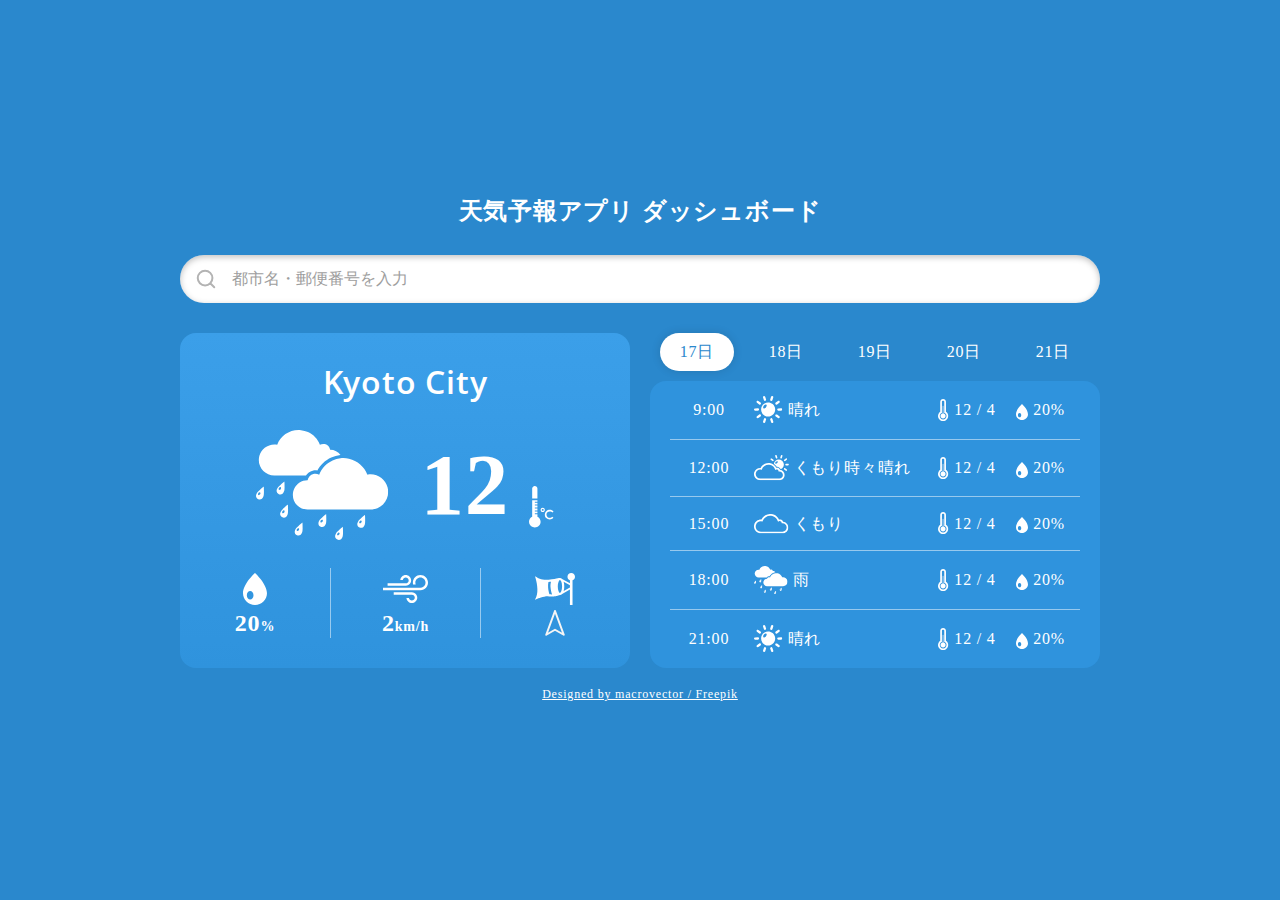
==== weather_dashboard/index.html @ bbfb2527 "お天気アプリUI（レスポンシブ対応）" ====
<!DOCTYPE html>
<html lang="ja" class="no-js">
<head prefix="og: http://ogp.me/ns# fb: http://ogp.me/ns/fb# website: http://ogp.me/ns/website#">
<meta charset="UTF-8">
<meta name="viewport" content="width=device-width">
<meta name="format-detection" content="telephone=no">

<title>天気予報アプリ ダッシュボード | Javascript実習</title>
<meta name="description" content="Javascript実習用の天気予報アプリダッシュボード画面です。都市ごとの天気を検索したり、3時間ごとの天気を5日間確認することができます。">

<script type="module">
document.documentElement.classList.remove('no-js');
document.documentElement.classList.add('js');
</script>

<link rel="preconnect" href="https://fonts.googleapis.com">
<link rel="preconnect" href="https://fonts.gstatic.com" crossorigin>
<link href="https://fonts.googleapis.com/css2?family=Noto+Sans+JP:wght@100..900&family=Open+Sans:ital,wght@0,300..800;1,300..800&display=swap" rel="stylesheet">
<link rel="stylesheet" href="assets/css/style.css">

<meta property="og:title" content="天気予報アプリ ダッシュボード">
<meta property="og:type" content="website">
<meta property="og:description" content="Javascript実習用の天気予報アプリダッシュボード画面です。都市ごとの天気を検索したり、3時間ごとの天気を5日間確認することができます。">
<meta property="og:image" content="">
<meta property="og:image:alt" content="">
<meta property="og:locale" content="ja_JP">
<meta property="og:site_name" content="Javascript実習">

<meta name="twitter:card" content="summary_large_image">
<meta property="og:url" content="https://mywebsite.com/page">
<!--<link rel="canonical" href="https://mywebsite.com/page">-->

<!-- <link rel="icon" href="/favicon.ico">
<link rel="icon" href="/favicon.svg" type="image/svg+xml">
<link rel="apple-touch-icon" href="/apple-touch-icon.png">
<link rel="manifest" href="/my.webmanifest">
<meta name="theme-color" content="#413993"> -->

<!-- Google Tag Manager -->

<!-- End Google Tag Manager -->
</head>

<body>
<div class="contents-wrap">
    <div class="contents-wrap__inner">
        <!--================= Header Start =================-->
        <header class="header-app">
            <h1 class="heading-screen">天気予報アプリ ダッシュボード</h1>
        </header>
        <!--================= Header End =================-->
        <!--================= Main Contents Start =================-->
        <main role="main">
            <div id="app">
                <!--=========== DASHBOARD HEADER AREA ===========-->
                <div class="dashboard-header">
                    <form>
                        <div class="dashboard-header__inner">
                            <input type="text" class="form-input__text" id="" placeholder="都市名・郵便番号を入力">
                        </div>
                    </form>
                </div>
                <!--=========== /DASHBOARD HEADER AREA ===========-->
                <!--=========== DASHBOARD BODY AREA ===========-->
                <div class="dashboard-body">
                    <!--==== CURRENT AREA ====-->
                    <section class="cur-weather-area">
                        <p class="cur-weather-area__city-text">Kyoto City</p>
                        <div class="cur-weather-area__weather-temperature">
                            <figure class="cur-weather-area__weather-icn"><img src="assets/images/icn_rain.svg" alt="雨"></figure>
                            <p class="cur-weather-area__temperature">12<img src="assets/images/icn_thermometer.svg" alt="℃"></p>
                        </div>
                        <ul class="cur-weather-area__otherinfo-box">
                            <li class="cur-weather-area__otherinfo-item">
                                <img src="assets/images/icn_drop.svg" alt="降水確率" class="cur-weather-area__otherinfo-icn">
                                <span class="cur-weather-area__otherinfo-val"><span class="cur-weather-area__otherinfo-num" id="cof-num">20</span>%</span>
                            </li>
                            <li class="cur-weather-area__otherinfo-item">
                                <img src="assets/images/icn_wind.svg" alt="風速" class="cur-weather-area__otherinfo-icn">
                                <span class="cur-weather-area__otherinfo-val"><span class="cur-weather-area__otherinfo-num" id="ws-num">2</span>km/h</span>
                            </li>
                            <li class="cur-weather-area__otherinfo-item">
                                <img src="assets/images/icn_aerovane.svg" alt="風向き" class="cur-weather-area__otherinfo-icn">
                                <span class="cur-weather-area__otherinfo-val cur-weather-area__otherinfo-val--wd"><img src="assets/images/icn_direction.svg" class="icn-wd" id="icn-wd"></span>
                            </li>
                        </ul>
                    </section>
                    <!--==== /CURRENT AREA ====-->
                    <!--==== FUTURE AREA ====-->
                    <section class="future-weather-area">
                        <ul class="tab-area">
                            <li class="tab-item tab-item--is-active" data-tabid="wday01"><span class="future-weather__day-num">17</span>日</li>
                            <li class="tab-item" data-tabid="wday02"><span class="future-weather__day-num">18</span>日</li>
                            <li class="tab-item" data-tabid="wday03"><span class="future-weather__day-num">19</span>日</li>
                            <li class="tab-item" data-tabid="wday04"><span class="future-weather__day-num">20</span>日</li>
                            <li class="tab-item" data-tabid="wday05"><span class="future-weather__day-num">21</span>日</li>
                        </ul>
                        <div class="tab-contents-wrap">
                            <div class="tab-contents tab-contents--is-active" id="wday01">
                                <ul class="future-weather-list">
                                    <li class="future-weather-list__item">
                                        <span class="future-weather-list__time">9:00</span>
                                        <span class="future-weather-list__weather"><img src="assets/images/icn_sunny.svg" alt="sunny" class=""><span class="future-weather-list__weather-text">晴れ</span></span>
                                        <span class="future-weather-list__temp"><img src="assets/images/icn_thermometer_sml.svg" alt="最高/最低気温">12 / 4</span>
                                        <span class="future-weather-list__cor"><img src="assets/images/icn_drop.svg" alt="降水確率">20%</span>
                                    </li>
                                    <li class="future-weather-list__item">
                                        <span class="future-weather-list__time">12:00</span>
                                        <span class="future-weather-list__weather"><img src="assets/images/icn_cloudy_sunny.svg" alt="sunny" class=""><span class="future-weather-list__weather-text">くもり時々晴れ</span></span>
                                        <span class="future-weather-list__temp"><img src="assets/images/icn_thermometer_sml.svg" alt="最高/最低気温">12 / 4</span>
                                        <span class="future-weather-list__cor"><img src="assets/images/icn_drop.svg" alt="降水確率">20%</span>
                                    </li>
                                    <li class="future-weather-list__item">
                                        <span class="future-weather-list__time">15:00</span>
                                        <span class="future-weather-list__weather"><img src="assets/images/icn_cloudy.svg" alt="sunny" class=""><span class="future-weather-list__weather-text">くもり</span></span>
                                        <span class="future-weather-list__temp"><img src="assets/images/icn_thermometer_sml.svg" alt="最高/最低気温">12 / 4</span>
                                        <span class="future-weather-list__cor"><img src="assets/images/icn_drop.svg" alt="降水確率">20%</span>
                                    </li>
                                    <li class="future-weather-list__item">
                                        <span class="future-weather-list__time">18:00</span>
                                        <span class="future-weather-list__weather"><img src="assets/images/icn_rain.svg" alt="sunny" class=""><span class="future-weather-list__weather-text">雨</span></span>
                                        <span class="future-weather-list__temp"><img src="assets/images/icn_thermometer_sml.svg" alt="最高/最低気温">12 / 4</span>
                                        <span class="future-weather-list__cor"><img src="assets/images/icn_drop.svg" alt="降水確率">20%</span>
                                    </li>
                                    <li class="future-weather-list__item">
                                        <span class="future-weather-list__time">21:00</span>
                                        <span class="future-weather-list__weather"><img src="assets/images/icn_sunny.svg" alt="sunny" class=""><span class="future-weather-list__weather-text">晴れ</span></span>
                                        <span class="future-weather-list__temp"><img src="assets/images/icn_thermometer_sml.svg" alt="最高/最低気温">12 / 4</span>
                                        <span class="future-weather-list__cor"><img src="assets/images/icn_drop.svg" alt="降水確率">20%</span>
                                    </li>
                                </ul>
                            </div>
                            <div class="tab-contents" id="wday02">
                                <ul class="future-weather-list">
                                    <li class="future-weather-list__item">
                                        <span class="future-weather-list__time">9:00</span>
                                        <span class="future-weather-list__weather"><img src="assets/images/icn_sunny.svg" alt="sunny" class=""><span class="future-weather-list__weather-text">晴れ</span></span>
                                        <span class="future-weather-list__temp"><img src="assets/images/icn_thermometer_sml.svg" alt="最高/最低気温">12 / 4</span>
                                        <span class="future-weather-list__cor"><img src="assets/images/icn_drop.svg" alt="降水確率">20%</span>
                                    </li>
                                    <li class="future-weather-list__item">
                                        <span class="future-weather-list__time">12:00</span>
                                        <span class="future-weather-list__weather"><img src="assets/images/icn_cloudy_sunny.svg" alt="sunny" class=""><span class="future-weather-list__weather-text">くもり時々晴れ</span></span>
                                        <span class="future-weather-list__temp"><img src="assets/images/icn_thermometer_sml.svg" alt="最高/最低気温">12 / 4</span>
                                        <span class="future-weather-list__cor"><img src="assets/images/icn_drop.svg" alt="降水確率">20%</span>
                                    </li>
                                    <li class="future-weather-list__item">
                                        <span class="future-weather-list__time">15:00</span>
                                        <span class="future-weather-list__weather"><img src="assets/images/icn_cloudy.svg" alt="sunny" class=""><span class="future-weather-list__weather-text">くもり</span></span>
                                        <span class="future-weather-list__temp"><img src="assets/images/icn_thermometer_sml.svg" alt="最高/最低気温">12 / 4</span>
                                        <span class="future-weather-list__cor"><img src="assets/images/icn_drop.svg" alt="降水確率">20%</span>
                                    </li>
                                    <li class="future-weather-list__item">
                                        <span class="future-weather-list__time">18:00</span>
                                        <span class="future-weather-list__weather"><img src="assets/images/icn_rain.svg" alt="sunny" class=""><span class="future-weather-list__weather-text">雨</span></span>
                                        <span class="future-weather-list__temp"><img src="assets/images/icn_thermometer_sml.svg" alt="最高/最低気温">12 / 4</span>
                                        <span class="future-weather-list__cor"><img src="assets/images/icn_drop.svg" alt="降水確率">20%</span>
                                    </li>
                                    <li class="future-weather-list__item">
                                        <span class="future-weather-list__time">21:00</span>
                                        <span class="future-weather-list__weather"><img src="assets/images/icn_sunny.svg" alt="sunny" class=""><span class="future-weather-list__weather-text">晴れ</span></span>
                                        <span class="future-weather-list__temp"><img src="assets/images/icn_thermometer_sml.svg" alt="最高/最低気温">12 / 4</span>
                                        <span class="future-weather-list__cor"><img src="assets/images/icn_drop.svg" alt="降水確率">20%</span>
                                    </li>
                                </ul>
                            </div>
                            <div class="tab-contents" id="wday03">
                                <ul class="future-weather-list">
                                    <li class="future-weather-list__item">
                                        <span class="future-weather-list__time">9:00</span>
                                        <span class="future-weather-list__weather"><img src="assets/images/icn_sunny.svg" alt="sunny" class=""><span class="future-weather-list__weather-text">晴れ</span></span>
                                        <span class="future-weather-list__temp"><img src="assets/images/icn_thermometer_sml.svg" alt="最高/最低気温">12 / 4</span>
                                        <span class="future-weather-list__cor"><img src="assets/images/icn_drop.svg" alt="降水確率">20%</span>
                                    </li>
                                    <li class="future-weather-list__item">
                                        <span class="future-weather-list__time">12:00</span>
                                        <span class="future-weather-list__weather"><img src="assets/images/icn_cloudy_sunny.svg" alt="sunny" class=""><span class="future-weather-list__weather-text">くもり時々晴れ</span></span>
                                        <span class="future-weather-list__temp"><img src="assets/images/icn_thermometer_sml.svg" alt="最高/最低気温">12 / 4</span>
                                        <span class="future-weather-list__cor"><img src="assets/images/icn_drop.svg" alt="降水確率">20%</span>
                                    </li>
                                    <li class="future-weather-list__item">
                                        <span class="future-weather-list__time">15:00</span>
                                        <span class="future-weather-list__weather"><img src="assets/images/icn_cloudy.svg" alt="sunny" class=""><span class="future-weather-list__weather-text">くもり</span></span>
                                        <span class="future-weather-list__temp"><img src="assets/images/icn_thermometer_sml.svg" alt="最高/最低気温">12 / 4</span>
                                        <span class="future-weather-list__cor"><img src="assets/images/icn_drop.svg" alt="降水確率">20%</span>
                                    </li>
                                    <li class="future-weather-list__item">
                                        <span class="future-weather-list__time">18:00</span>
                                        <span class="future-weather-list__weather"><img src="assets/images/icn_rain.svg" alt="sunny" class=""><span class="future-weather-list__weather-text">雨</span></span>
                                        <span class="future-weather-list__temp"><img src="assets/images/icn_thermometer_sml.svg" alt="最高/最低気温">12 / 4</span>
                                        <span class="future-weather-list__cor"><img src="assets/images/icn_drop.svg" alt="降水確率">20%</span>
                                    </li>
                                    <li class="future-weather-list__item">
                                        <span class="future-weather-list__time">21:00</span>
                                        <span class="future-weather-list__weather"><img src="assets/images/icn_sunny.svg" alt="sunny" class=""><span class="future-weather-list__weather-text">晴れ</span></span>
                                        <span class="future-weather-list__temp"><img src="assets/images/icn_thermometer_sml.svg" alt="最高/最低気温">12 / 4</span>
                                        <span class="future-weather-list__cor"><img src="assets/images/icn_drop.svg" alt="降水確率">20%</span>
                                    </li>
                                </ul>
                            </div>
                            <div class="tab-contents" id="wday04">
                                <ul class="future-weather-list">
                                    <li class="future-weather-list__item">
                                        <span class="future-weather-list__time">9:00</span>
                                        <span class="future-weather-list__weather"><img src="assets/images/icn_sunny.svg" alt="sunny" class=""><span class="future-weather-list__weather-text">晴れ</span></span>
                                        <span class="future-weather-list__temp"><img src="assets/images/icn_thermometer_sml.svg" alt="最高/最低気温">12 / 4</span>
                                        <span class="future-weather-list__cor"><img src="assets/images/icn_drop.svg" alt="降水確率">20%</span>
                                    </li>
                                    <li class="future-weather-list__item">
                                        <span class="future-weather-list__time">12:00</span>
                                        <span class="future-weather-list__weather"><img src="assets/images/icn_cloudy_sunny.svg" alt="sunny" class=""><span class="future-weather-list__weather-text">くもり時々晴れ</span></span>
                                        <span class="future-weather-list__temp"><img src="assets/images/icn_thermometer_sml.svg" alt="最高/最低気温">12 / 4</span>
                                        <span class="future-weather-list__cor"><img src="assets/images/icn_drop.svg" alt="降水確率">20%</span>
                                    </li>
                                    <li class="future-weather-list__item">
                                        <span class="future-weather-list__time">15:00</span>
                                        <span class="future-weather-list__weather"><img src="assets/images/icn_cloudy.svg" alt="sunny" class=""><span class="future-weather-list__weather-text">くもり</span></span>
                                        <span class="future-weather-list__temp"><img src="assets/images/icn_thermometer_sml.svg" alt="最高/最低気温">12 / 4</span>
                                        <span class="future-weather-list__cor"><img src="assets/images/icn_drop.svg" alt="降水確率">20%</span>
                                    </li>
                                    <li class="future-weather-list__item">
                                        <span class="future-weather-list__time">18:00</span>
                                        <span class="future-weather-list__weather"><img src="assets/images/icn_rain.svg" alt="sunny" class=""><span class="future-weather-list__weather-text">雨</span></span>
                                        <span class="future-weather-list__temp"><img src="assets/images/icn_thermometer_sml.svg" alt="最高/最低気温">12 / 4</span>
                                        <span class="future-weather-list__cor"><img src="assets/images/icn_drop.svg" alt="降水確率">20%</span>
                                    </li>
                                    <li class="future-weather-list__item">
                                        <span class="future-weather-list__time">21:00</span>
                                        <span class="future-weather-list__weather"><img src="assets/images/icn_sunny.svg" alt="sunny" class=""><span class="future-weather-list__weather-text">晴れ</span></span>
                                        <span class="future-weather-list__temp"><img src="assets/images/icn_thermometer_sml.svg" alt="最高/最低気温">12 / 4</span>
                                        <span class="future-weather-list__cor"><img src="assets/images/icn_drop.svg" alt="降水確率">20%</span>
                                    </li>
                                </ul>
                            </div>
                            <div class="tab-contents" id="wday05">
                                <ul class="future-weather-list">
                                    <li class="future-weather-list__item">
                                        <span class="future-weather-list__time">9:00</span>
                                        <span class="future-weather-list__weather"><img src="assets/images/icn_sunny.svg" alt="sunny" class=""><span class="future-weather-list__weather-text">晴れ</span></span>
                                        <span class="future-weather-list__temp"><img src="assets/images/icn_thermometer_sml.svg" alt="最高/最低気温">12 / 4</span>
                                        <span class="future-weather-list__cor"><img src="assets/images/icn_drop.svg" alt="降水確率">20%</span>
                                    </li>
                                    <li class="future-weather-list__item">
                                        <span class="future-weather-list__time">12:00</span>
                                        <span class="future-weather-list__weather"><img src="assets/images/icn_cloudy_sunny.svg" alt="sunny" class=""><span class="future-weather-list__weather-text">くもり時々晴れ</span></span>
                                        <span class="future-weather-list__temp"><img src="assets/images/icn_thermometer_sml.svg" alt="最高/最低気温">12 / 4</span>
                                        <span class="future-weather-list__cor"><img src="assets/images/icn_drop.svg" alt="降水確率">20%</span>
                                    </li>
                                    <li class="future-weather-list__item">
                                        <span class="future-weather-list__time">15:00</span>
                                        <span class="future-weather-list__weather"><img src="assets/images/icn_cloudy.svg" alt="sunny" class=""><span class="future-weather-list__weather-text">くもり</span></span>
                                        <span class="future-weather-list__temp"><img src="assets/images/icn_thermometer_sml.svg" alt="最高/最低気温">12 / 4</span>
                                        <span class="future-weather-list__cor"><img src="assets/images/icn_drop.svg" alt="降水確率">20%</span>
                                    </li>
                                    <li class="future-weather-list__item">
                                        <span class="future-weather-list__time">18:00</span>
                                        <span class="future-weather-list__weather"><img src="assets/images/icn_rain.svg" alt="sunny" class=""><span class="future-weather-list__weather-text">雨</span></span>
                                        <span class="future-weather-list__temp"><img src="assets/images/icn_thermometer_sml.svg" alt="最高/最低気温">12 / 4</span>
                                        <span class="future-weather-list__cor"><img src="assets/images/icn_drop.svg" alt="降水確率">20%</span>
                                    </li>
                                    <li class="future-weather-list__item">
                                        <span class="future-weather-list__time">21:00</span>
                                        <span class="future-weather-list__weather"><img src="assets/images/icn_sunny.svg" alt="sunny" class=""><span class="future-weather-list__weather-text">晴れ</span></span>
                                        <span class="future-weather-list__temp"><img src="assets/images/icn_thermometer_sml.svg" alt="最高/最低気温">12 / 4</span>
                                        <span class="future-weather-list__cor"><img src="assets/images/icn_drop.svg" alt="降水確率">20%</span>
                                    </li>
                                </ul>
                            </div>
                        </div>
                    </section>
                    <!--==== /FUTURE AREA ====-->
                </div>
                <!--=========== /DASHBOARD BODY AREA ===========-->
            </div>
        </main>
        <!--================= Main Contents End =================-->
        <!--================= Footer Start =================-->
        <footer class="footer-app">
            <p class="copyright"><a href="http://www.freepik.com" target="_blank" class="text-link">Designed by macrovector / Freepik</a></p>
        </footer>
        <!--================= Footer End =================-->
    </div>
</div>
<script src="assets/js/scripts.js"></script>
</body>
</html>
---- weather_dashboard/assets/css/style.css ----
/*! destyle.css v4.0.1 | MIT License | https://github.com/nicolas-cusan/destyle.css */
/* Reset box-model and set borders */
/* ============================================ */
*,
::before,
::after {
  -webkit-box-sizing: border-box;
          box-sizing: border-box;
  border-style: solid;
  border-width: 0;
  min-width: 0;
}

/* Document */
/* ============================================ */
/**
 * 1. Correct the line height in all browsers.
 * 2. Prevent adjustments of font size after orientation changes in iOS.
 * 3. Remove gray overlay on links for iOS.
 */
html {
  line-height: 1.15; /* 1 */
  -webkit-text-size-adjust: 100%; /* 2 */
  -webkit-tap-highlight-color: transparent; /* 3*/
}

/* Sections */
/* ============================================ */
/**
 * Remove the margin in all browsers.
 */
body {
  margin: 0;
}

/**
 * Render the `main` element consistently in IE.
 */
main {
  display: block;
}

/* Vertical rhythm */
/* ============================================ */
p,
table,
blockquote,
address,
pre,
iframe,
form,
figure,
dl {
  margin: 0;
}

/* Headings */
/* ============================================ */
h1,
h2,
h3,
h4,
h5,
h6 {
  font-size: inherit;
  font-weight: inherit;
  margin: 0;
}

/* Lists (enumeration) */
/* ============================================ */
ul,
ol {
  margin: 0;
  padding: 0;
  list-style: none;
}

/* Lists (definition) */
/* ============================================ */
dt {
  font-weight: bold;
}

dd {
  margin-left: 0;
}

/* Grouping content */
/* ============================================ */
/**
 * 1. Add the correct box sizing in Firefox.
 * 2. Show the overflow in Edge and IE.
 */
hr {
  -webkit-box-sizing: content-box;
          box-sizing: content-box; /* 1 */
  height: 0; /* 1 */
  overflow: visible; /* 2 */
  border-top-width: 1px;
  margin: 0;
  clear: both;
  color: inherit;
}

/**
 * 1. Correct the inheritance and scaling of font size in all browsers.
 * 2. Correct the odd `em` font sizing in all browsers.
 */
pre {
  font-family: monospace, monospace; /* 1 */
  font-size: inherit; /* 2 */
}

address {
  font-style: inherit;
}

/* Text-level semantics */
/* ============================================ */
/**
 * Remove the gray background on active links in IE 10.
 */
a {
  background-color: transparent;
  text-decoration: none;
  color: inherit;
}

/**
 * 1. Remove the bottom border in Chrome 57-
 * 2. Add the correct text decoration in Chrome, Edge, IE, Opera, and Safari.
 */
abbr[title] {
  -webkit-text-decoration: underline dotted;
          text-decoration: underline dotted; /* 2 */
}

/**
 * Add the correct font weight in Chrome, Edge, and Safari.
 */
b,
strong {
  font-weight: bolder;
}

/**
 * 1. Correct the inheritance and scaling of font size in all browsers.
 * 2. Correct the odd `em` font sizing in all browsers.
 */
code,
kbd,
samp {
  font-family: monospace, monospace; /* 1 */
  font-size: inherit; /* 2 */
}

/**
 * Add the correct font size in all browsers.
 */
small {
  font-size: 80%;
}

/**
 * Prevent `sub` and `sup` elements from affecting the line height in
 * all browsers.
 */
sub,
sup {
  font-size: 75%;
  line-height: 0;
  position: relative;
  vertical-align: baseline;
}

sub {
  bottom: -0.25em;
}

sup {
  top: -0.5em;
}

/* Replaced content */
/* ============================================ */
/**
 * Prevent vertical alignment issues.
 */
svg,
img,
embed,
object,
iframe {
  vertical-align: bottom;
}

/* Forms */
/* ============================================ */
/**
 * Reset form fields to make them styleable.
 * 1. Make form elements stylable across systems iOS especially.
 * 2. Inherit text-transform from parent.
 */
button,
input,
optgroup,
select,
textarea {
  -webkit-appearance: none; /* 1 */
  -moz-appearance: none;
       appearance: none;
  vertical-align: middle;
  color: inherit;
  font: inherit;
  background: transparent;
  padding: 0;
  margin: 0;
  border-radius: 0;
  text-align: inherit;
  text-transform: inherit; /* 2 */
}

/**
 * Correct cursors for clickable elements.
 */
button,
[type=button],
[type=reset],
[type=submit] {
  cursor: pointer;
}

button:disabled,
[type=button]:disabled,
[type=reset]:disabled,
[type=submit]:disabled {
  cursor: default;
}

/**
 * Improve outlines for Firefox and unify style with input elements & buttons.
 */
:-moz-focusring {
  outline: auto;
}

select:disabled {
  opacity: inherit;
}

/**
 * Remove padding
 */
option {
  padding: 0;
}

/**
 * Reset to invisible
 */
fieldset {
  margin: 0;
  padding: 0;
  min-width: 0;
}

legend {
  padding: 0;
}

/**
 * Add the correct vertical alignment in Chrome, Firefox, and Opera.
 */
progress {
  vertical-align: baseline;
}

/**
 * Remove the default vertical scrollbar in IE 10+.
 */
textarea {
  overflow: auto;
}

/**
 * Correct the cursor style of increment and decrement buttons in Chrome.
 */
[type=number]::-webkit-inner-spin-button,
[type=number]::-webkit-outer-spin-button {
  height: auto;
}

/**
 * Correct the outline style in Safari.
 */
[type=search] {
  outline-offset: -2px; /* 1 */
}

/**
 * Remove the inner padding in Chrome and Safari on macOS.
 */
[type=search]::-webkit-search-decoration {
  -webkit-appearance: none;
}

/**
 * 1. Correct the inability to style clickable types in iOS and Safari.
 * 2. Fix font inheritance.
 */
::-webkit-file-upload-button {
  -webkit-appearance: button; /* 1 */
  font: inherit; /* 2 */
}

/**
 * Fix appearance for Firefox
 */
[type=number] {
  -moz-appearance: textfield;
}

/**
 * Clickable labels
 */
label[for] {
  cursor: pointer;
}

/* Interactive */
/* ============================================ */
/*
 * Add the correct display in Edge, IE 10+, and Firefox.
 */
details {
  display: block;
}

/*
 * Add the correct display in all browsers.
 */
summary {
  display: list-item;
}

/*
 * Remove outline for editable content.
 */
[contenteditable]:focus {
  outline: auto;
}

/* Tables */
/* ============================================ */
/**
1. Correct table border color inheritance in all Chrome and Safari.
*/
table {
  border-color: inherit; /* 1 */
  border-collapse: collapse;
}

caption {
  text-align: left;
}

td,
th {
  vertical-align: top;
  padding: 0;
}

th {
  text-align: left;
  font-weight: bold;
}

/* ===========================================
 * Variables
 * ======================================== */
:root {
  --brack90: #111111;
  --brack50: #9E9E9E;
  --baseblue: #2A88CD;
  --contentsblue: #2F93DD;
  --grad_lblue: #3B9FE9;
  --grad_dblue: #2F93DD;
  --ffbase: "Noto Sans JP", "Helvetica Neue", "Helvetica", "Hiragino Sans", "Hiragino Kaku Gothic ProN", "Arial", "Yu Gothic", "Meiryo", sans-serif;
  --ffen: "Open Sans", sans-serif;
}

/* ===========================================
 * COMMON
 * ======================================== */
/* Initial */
/* ======================================== */
input:focus, textarea:focus {
  outline: none;
}

input::-webkit-input-placeholder, textarea::-webkit-input-placeholder {
  color: var(--black50);
}

input::-moz-placeholder, textarea::-moz-placeholder {
  color: var(--black50);
}

input:-ms-input-placeholder, textarea:-ms-input-placeholder {
  color: var(--black50);
}

input::-ms-input-placeholder, textarea::-ms-input-placeholder {
  color: var(--black50);
}

input::placeholder, textarea::placeholder {
  color: var(--black50);
}

body {
  font-size: 1rem;
  background-color: var(--baseblue);
  color: white;
  -webkit-font-feature-settings: "palt";
          font-feature-settings: "palt";
  letter-spacing: 0.05em;
}

/* ===========================================
 * CONTENTS
 * ======================================== */
.contents-wrap {
  width: 100%;
  display: -webkit-box;
  display: -webkit-flex;
  display: -ms-flexbox;
  display: flex;
  -webkit-box-pack: center;
  -webkit-justify-content: center;
      -ms-flex-pack: center;
          justify-content: center;
  -webkit-box-align: center;
  -webkit-align-items: center;
      -ms-flex-align: center;
          align-items: center;
  overflow-y: auto;
}
.contents-wrap__inner {
  width: 100%;
  max-width: 960px;
  margin: 0 auto;
  padding: 0 20px;
}

/* ===========================================
 * HEADER
 * ======================================== */
.header-app {
  padding: 20px 0;
}

/* ===========================================
 * FOOTER
 * ======================================== */
.footer-app {
  padding: 20px 0;
}

.copyright {
  text-align: center;
  font-size: 0.625rem;
  font-weight: 400;
}

@media print, screen and (min-width: 897px) {
  /* ===========================================
  * CONTENTS
  * ======================================== */
  .contents-wrap {
    min-height: 100vh;
  }
  /* ===========================================
  * HEADER
  * ======================================== */
  .header-app {
    padding: 30px 0;
  }
  /* ===========================================
  * FOOTER
  * ======================================== */
  .footer-app {
    padding: 20px 0 30px;
  }
  .copyright {
    font-size: 0.75rem;
  }
}
/* ===========================================
 * Each Component
 * ======================================== */
/* Heading */
/* ======================================== */
/* Heading Screen */
.heading-screen {
  font-size: 1.25rem;
  font-weight: 700;
  text-align: center;
}

/* Link */
/* ======================================== */
.text-link {
  text-decoration: underline;
}

/* List */
/* ======================================== */
/* future Weather List */
.future-weather-list__item {
  display: -webkit-box;
  display: -webkit-flex;
  display: -ms-flexbox;
  display: flex;
  -webkit-box-pack: justify;
  -webkit-justify-content: space-between;
      -ms-flex-pack: justify;
          justify-content: space-between;
  -webkit-box-align: center;
  -webkit-align-items: center;
      -ms-flex-align: center;
          align-items: center;
  gap: 0;
  padding: 10px;
}
.future-weather-list__item:not(:first-child) {
  border-top: rgba(255, 255, 255, 0.5) solid 1px;
}
.future-weather-list__time {
  width: 3em;
  text-align: center;
}
.future-weather-list__weather {
  width: 40px;
  text-align: center;
}
.future-weather-list__weather-text {
  display: none;
}
.future-weather-list__temp {
  display: -webkit-box;
  display: -webkit-flex;
  display: -ms-flexbox;
  display: flex;
  -webkit-box-align: center;
  -webkit-align-items: center;
      -ms-flex-align: center;
          align-items: center;
}
.future-weather-list__temp img {
  margin-right: 5px;
}
.future-weather-list__cor {
  text-align: right;
}
.future-weather-list__cor img {
  margin-right: 5px;
}

/* Box */
/* ======================================== */
.cur-weather-area {
  background: var(--grad_dblue);
  background: -webkit-gradient(linear, left bottom, left top, from(var(--grad_dblue)), to(var(--grad_lblue)));
  background: -webkit-linear-gradient(bottom, var(--grad_dblue) 0%, var(--grad_lblue) 100%);
  background: linear-gradient(0deg, var(--grad_dblue) 0%, var(--grad_lblue) 100%);
  padding: 20px 0;
  border-radius: 8px;
}
.cur-weather-area__city-text {
  font-size: 1.5rem;
  font-weight: 600;
  font-family: var(--ffen);
  text-align: center;
}
.cur-weather-area__weather-temperature {
  display: -webkit-box;
  display: -webkit-flex;
  display: -ms-flexbox;
  display: flex;
  -webkit-box-pack: center;
  -webkit-justify-content: center;
      -ms-flex-pack: center;
          justify-content: center;
  -webkit-box-align: center;
  -webkit-align-items: center;
      -ms-flex-align: center;
          align-items: center;
  padding: 20px;
  gap: 20px;
}
.cur-weather-area__weather-icn {
  width: 40%;
  max-width: 134px;
}
.cur-weather-area__weather-icn img {
  width: 100%;
  height: auto;
}
.cur-weather-area__temperature {
  font-size: 3.75rem;
  font-weight: 600;
  line-height: 1;
}
.cur-weather-area__temperature img {
  margin-left: 10px;
  height: 35px;
}
.cur-weather-area__otherinfo-box {
  display: -webkit-box;
  display: -webkit-flex;
  display: -ms-flexbox;
  display: flex;
}
.cur-weather-area__otherinfo-item {
  width: 33.3333333333%;
  text-align: center;
}
.cur-weather-area__otherinfo-item:not(:first-child) {
  border-left: rgba(255, 255, 255, 0.5) solid 1px;
}
.cur-weather-area__otherinfo-icn {
  height: 32px;
}
.cur-weather-area__otherinfo-val {
  display: block;
  font-size: 0.875rem;
  font-weight: 600;
  line-height: 26px;
  margin-top: 5px;
}
.cur-weather-area__otherinfo-num {
  font-size: 1.25rem;
}
.cur-weather-area .icn-wd {
  height: 26px;
}

/* Tab */
/* ======================================== */
.tab-area {
  display: -webkit-box;
  display: -webkit-flex;
  display: -ms-flexbox;
  display: flex;
  gap: 5px;
  margin-bottom: 10px;
}

.tab-item {
  width: 20%;
  min-width: 50px;
  height: 48px;
  line-height: 48px;
  border-radius: 24px;
  text-align: center;
  font-weight: 500;
  cursor: pointer;
  -webkit-transition: 0.3s;
  transition: 0.3s;
}
.tab-item--is-active {
  background-color: white;
  -webkit-box-shadow: 0 0px 10px rgba(0, 0, 0, 0.13);
          box-shadow: 0 0px 10px rgba(0, 0, 0, 0.13);
  color: var(--baseblue);
}

.tab-contents-wrap {
  border-radius: 8px;
  background-color: var(--grad_dblue);
  padding: 0 20px;
}

.tab-contents {
  display: none;
}
.tab-contents--is-active {
  display: block;
  -webkit-animation: fadeIn 0.3s forwards;
          animation: fadeIn 0.3s forwards;
}

@-webkit-keyframes fadeIn {
  0% {
    opacity: 0;
  }
  100% {
    opacity: 1;
  }
}

@keyframes fadeIn {
  0% {
    opacity: 0;
  }
  100% {
    opacity: 1;
  }
}
/* Form Parts */
/* ======================================== */
.form-input__text {
  width: 100%;
  height: 48px;
  border-radius: 24px;
  -webkit-box-shadow: inset 0 2px 6px rgba(0, 0, 0, 0.25);
          box-shadow: inset 0 2px 6px rgba(0, 0, 0, 0.25);
  color: var(--brack50);
  padding-left: 52px;
  background: white url(../images/icn_search.svg) no-repeat 15px center/22px auto;
}

@media print, screen and (min-width: 897px) {
  /* ===========================================
  * Each Component
  * ======================================== */
  /* Heading */
  /* ======================================== */
  /* Heading Screen */
  .heading-screen {
    font-size: 1.5rem;
  }
  /* List */
  /* ======================================== */
  /* future Weather List */
  .future-weather-list__item {
    padding: 15px;
  }
  .future-weather-list__weather {
    width: calc(36px + 8em);
    text-align: left;
    display: -webkit-box;
    display: -webkit-flex;
    display: -ms-flexbox;
    display: flex;
    -webkit-box-align: center;
    -webkit-align-items: center;
        -ms-flex-align: center;
            align-items: center;
  }
  .future-weather-list__weather-text {
    display: inline;
    margin-left: 5px;
  }
  .future-weather-list__temp img {
    margin-right: 5px;
  }
  .future-weather-list__cor img {
    margin-right: 5px;
  }
  /* Box */
  /* ======================================== */
  .cur-weather-area {
    padding: 30px 0;
    border-radius: 16px;
    display: -webkit-box;
    display: -webkit-flex;
    display: -ms-flexbox;
    display: flex;
    -webkit-box-orient: vertical;
    -webkit-box-direction: normal;
    -webkit-flex-direction: column;
        -ms-flex-direction: column;
            flex-direction: column;
    gap: 20px;
  }
  .cur-weather-area__city-text {
    font-size: 2rem;
    height: 38px;
    line-height: 38px;
    -webkit-flex-shrink: 0;
        -ms-flex-negative: 0;
            flex-shrink: 0;
  }
  .cur-weather-area__weather-temperature {
    padding: 0;
    gap: 30px;
    -webkit-box-flex: 1;
    -webkit-flex-grow: 1;
        -ms-flex-positive: 1;
            flex-grow: 1;
  }
  .cur-weather-area__weather-icn {
    width: 40%;
    max-width: 134px;
  }
  .cur-weather-area__weather-icn img {
    width: 100%;
    height: auto;
  }
  .cur-weather-area__temperature {
    font-size: 5.4375rem;
  }
  .cur-weather-area__temperature img {
    margin-left: 20px;
    height: 42px;
  }
  .cur-weather-area__otherinfo-box {
    -webkit-flex-shrink: 0;
        -ms-flex-negative: 0;
            flex-shrink: 0;
    height: 70px;
  }
  .cur-weather-area__otherinfo-item {
    padding-top: 5px;
  }
  .cur-weather-area__otherinfo-num {
    font-size: 1.5rem;
  }
  .cur-weather-area .icn-wd {
    height: 26px;
  }
  /* Tab */
  /* ======================================== */
  .tab-area {
    -webkit-box-pack: justify;
    -webkit-justify-content: space-between;
        -ms-flex-pack: justify;
            justify-content: space-between;
    padding: 0 10px;
  }
  .tab-item {
    max-width: 74px;
    height: 38px;
    line-height: 38px;
    border-radius: 19px;
  }
  .tab-contents-wrap {
    border-radius: 16px;
  }
  /* Form Parts */
  /* ======================================== */
  .form-input__text {
    height: 48px;
    border-radius: 24px;
    -webkit-box-shadow: inset 0 2px 6px rgba(0, 0, 0, 0.25);
            box-shadow: inset 0 2px 6px rgba(0, 0, 0, 0.25);
  }
}
/* ===========================================
 * DASH BOARD
 * ======================================== */
/* HEADER AREA */
/* ======================================== */
.dashboard-header {
  margin-bottom: 20px;
}

/* BODY AREA */
/* ======================================== */
.dashboard-body .future-weather-area {
  margin-top: 30px;
}

@media print, screen and (min-width: 897px) {
  /* ===========================================
  * DASH BOARD
  * ======================================== */
  /* HEADER AREA */
  /* ======================================== */
  .dashboard-header {
    margin-bottom: 30px;
  }
  /* BODY AREA */
  /* ======================================== */
  .dashboard-body {
    display: -webkit-box;
    display: -webkit-flex;
    display: -ms-flexbox;
    display: flex;
    gap: 20px;
  }
  .dashboard-body .cur-weather-area {
    width: 50%;
  }
  .dashboard-body .future-weather-area {
    width: 50%;
    margin-top: 0px;
  }
}/*# sourceMappingURL=style.css.map */
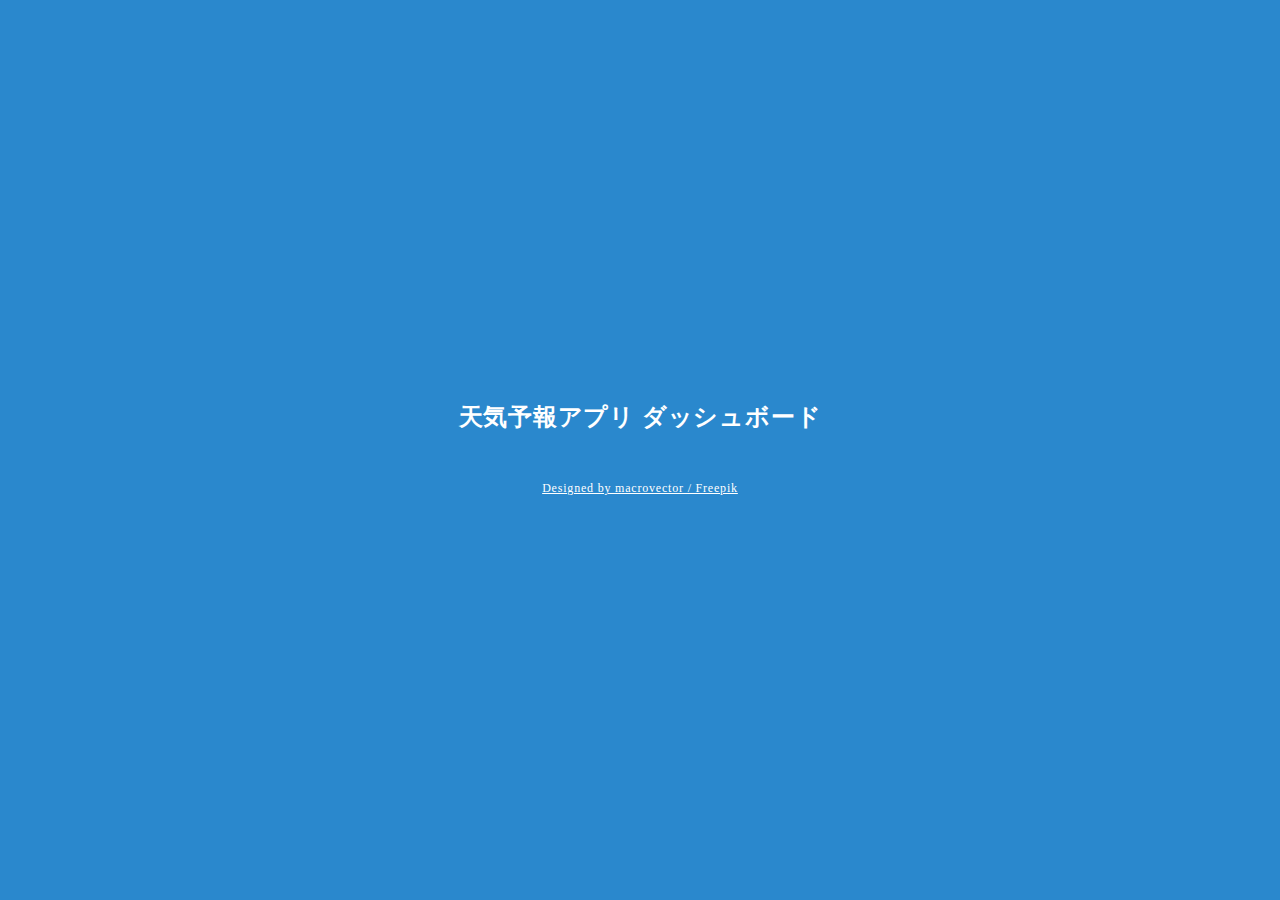
==== commit e547f050: "関数での天気ダッシュボードアプリ実装" ====
--- a/weather_dashboard/index.html
+++ b/weather_dashboard/index.html
@@ -51,227 +51,7 @@
         <!--================= Header End =================-->
         <!--================= Main Contents Start =================-->
         <main role="main">
-            <div id="app">
-                <!--=========== DASHBOARD HEADER AREA ===========-->
-                <div class="dashboard-header">
-                    <form>
-                        <div class="dashboard-header__inner">
-                            <input type="text" class="form-input__text" id="" placeholder="都市名・郵便番号を入力">
-                        </div>
-                    </form>
-                </div>
-                <!--=========== /DASHBOARD HEADER AREA ===========-->
-                <!--=========== DASHBOARD BODY AREA ===========-->
-                <div class="dashboard-body">
-                    <!--==== CURRENT AREA ====-->
-                    <section class="cur-weather-area">
-                        <p class="cur-weather-area__city-text">Kyoto City</p>
-                        <div class="cur-weather-area__weather-temperature">
-                            <figure class="cur-weather-area__weather-icn"><img src="assets/images/icn_rain.svg" alt="雨"></figure>
-                            <p class="cur-weather-area__temperature">12<img src="assets/images/icn_thermometer.svg" alt="℃"></p>
-                        </div>
-                        <ul class="cur-weather-area__otherinfo-box">
-                            <li class="cur-weather-area__otherinfo-item">
-                                <img src="assets/images/icn_drop.svg" alt="降水確率" class="cur-weather-area__otherinfo-icn">
-                                <span class="cur-weather-area__otherinfo-val"><span class="cur-weather-area__otherinfo-num" id="cof-num">20</span>%</span>
-                            </li>
-                            <li class="cur-weather-area__otherinfo-item">
-                                <img src="assets/images/icn_wind.svg" alt="風速" class="cur-weather-area__otherinfo-icn">
-                                <span class="cur-weather-area__otherinfo-val"><span class="cur-weather-area__otherinfo-num" id="ws-num">2</span>km/h</span>
-                            </li>
-                            <li class="cur-weather-area__otherinfo-item">
-                                <img src="assets/images/icn_aerovane.svg" alt="風向き" class="cur-weather-area__otherinfo-icn">
-                                <span class="cur-weather-area__otherinfo-val cur-weather-area__otherinfo-val--wd"><img src="assets/images/icn_direction.svg" class="icn-wd" id="icn-wd"></span>
-                            </li>
-                        </ul>
-                    </section>
-                    <!--==== /CURRENT AREA ====-->
-                    <!--==== FUTURE AREA ====-->
-                    <section class="future-weather-area">
-                        <ul class="tab-area">
-                            <li class="tab-item tab-item--is-active" data-tabid="wday01"><span class="future-weather__day-num">17</span>日</li>
-                            <li class="tab-item" data-tabid="wday02"><span class="future-weather__day-num">18</span>日</li>
-                            <li class="tab-item" data-tabid="wday03"><span class="future-weather__day-num">19</span>日</li>
-                            <li class="tab-item" data-tabid="wday04"><span class="future-weather__day-num">20</span>日</li>
-                            <li class="tab-item" data-tabid="wday05"><span class="future-weather__day-num">21</span>日</li>
-                        </ul>
-                        <div class="tab-contents-wrap">
-                            <div class="tab-contents tab-contents--is-active" id="wday01">
-                                <ul class="future-weather-list">
-                                    <li class="future-weather-list__item">
-                                        <span class="future-weather-list__time">9:00</span>
-                                        <span class="future-weather-list__weather"><img src="assets/images/icn_sunny.svg" alt="sunny" class=""><span class="future-weather-list__weather-text">晴れ</span></span>
-                                        <span class="future-weather-list__temp"><img src="assets/images/icn_thermometer_sml.svg" alt="最高/最低気温">12 / 4</span>
-                                        <span class="future-weather-list__cor"><img src="assets/images/icn_drop.svg" alt="降水確率">20%</span>
-                                    </li>
-                                    <li class="future-weather-list__item">
-                                        <span class="future-weather-list__time">12:00</span>
-                                        <span class="future-weather-list__weather"><img src="assets/images/icn_cloudy_sunny.svg" alt="sunny" class=""><span class="future-weather-list__weather-text">くもり時々晴れ</span></span>
-                                        <span class="future-weather-list__temp"><img src="assets/images/icn_thermometer_sml.svg" alt="最高/最低気温">12 / 4</span>
-                                        <span class="future-weather-list__cor"><img src="assets/images/icn_drop.svg" alt="降水確率">20%</span>
-                                    </li>
-                                    <li class="future-weather-list__item">
-                                        <span class="future-weather-list__time">15:00</span>
-                                        <span class="future-weather-list__weather"><img src="assets/images/icn_cloudy.svg" alt="sunny" class=""><span class="future-weather-list__weather-text">くもり</span></span>
-                                        <span class="future-weather-list__temp"><img src="assets/images/icn_thermometer_sml.svg" alt="最高/最低気温">12 / 4</span>
-                                        <span class="future-weather-list__cor"><img src="assets/images/icn_drop.svg" alt="降水確率">20%</span>
-                                    </li>
-                                    <li class="future-weather-list__item">
-                                        <span class="future-weather-list__time">18:00</span>
-                                        <span class="future-weather-list__weather"><img src="assets/images/icn_rain.svg" alt="sunny" class=""><span class="future-weather-list__weather-text">雨</span></span>
-                                        <span class="future-weather-list__temp"><img src="assets/images/icn_thermometer_sml.svg" alt="最高/最低気温">12 / 4</span>
-                                        <span class="future-weather-list__cor"><img src="assets/images/icn_drop.svg" alt="降水確率">20%</span>
-                                    </li>
-                                    <li class="future-weather-list__item">
-                                        <span class="future-weather-list__time">21:00</span>
-                                        <span class="future-weather-list__weather"><img src="assets/images/icn_sunny.svg" alt="sunny" class=""><span class="future-weather-list__weather-text">晴れ</span></span>
-                                        <span class="future-weather-list__temp"><img src="assets/images/icn_thermometer_sml.svg" alt="最高/最低気温">12 / 4</span>
-                                        <span class="future-weather-list__cor"><img src="assets/images/icn_drop.svg" alt="降水確率">20%</span>
-                                    </li>
-                                </ul>
-                            </div>
-                            <div class="tab-contents" id="wday02">
-                                <ul class="future-weather-list">
-                                    <li class="future-weather-list__item">
-                                        <span class="future-weather-list__time">9:00</span>
-                                        <span class="future-weather-list__weather"><img src="assets/images/icn_sunny.svg" alt="sunny" class=""><span class="future-weather-list__weather-text">晴れ</span></span>
-                                        <span class="future-weather-list__temp"><img src="assets/images/icn_thermometer_sml.svg" alt="最高/最低気温">12 / 4</span>
-                                        <span class="future-weather-list__cor"><img src="assets/images/icn_drop.svg" alt="降水確率">20%</span>
-                                    </li>
-                                    <li class="future-weather-list__item">
-                                        <span class="future-weather-list__time">12:00</span>
-                                        <span class="future-weather-list__weather"><img src="assets/images/icn_cloudy_sunny.svg" alt="sunny" class=""><span class="future-weather-list__weather-text">くもり時々晴れ</span></span>
-                                        <span class="future-weather-list__temp"><img src="assets/images/icn_thermometer_sml.svg" alt="最高/最低気温">12 / 4</span>
-                                        <span class="future-weather-list__cor"><img src="assets/images/icn_drop.svg" alt="降水確率">20%</span>
-                                    </li>
-                                    <li class="future-weather-list__item">
-                                        <span class="future-weather-list__time">15:00</span>
-                                        <span class="future-weather-list__weather"><img src="assets/images/icn_cloudy.svg" alt="sunny" class=""><span class="future-weather-list__weather-text">くもり</span></span>
-                                        <span class="future-weather-list__temp"><img src="assets/images/icn_thermometer_sml.svg" alt="最高/最低気温">12 / 4</span>
-                                        <span class="future-weather-list__cor"><img src="assets/images/icn_drop.svg" alt="降水確率">20%</span>
-                                    </li>
-                                    <li class="future-weather-list__item">
-                                        <span class="future-weather-list__time">18:00</span>
-                                        <span class="future-weather-list__weather"><img src="assets/images/icn_rain.svg" alt="sunny" class=""><span class="future-weather-list__weather-text">雨</span></span>
-                                        <span class="future-weather-list__temp"><img src="assets/images/icn_thermometer_sml.svg" alt="最高/最低気温">12 / 4</span>
-                                        <span class="future-weather-list__cor"><img src="assets/images/icn_drop.svg" alt="降水確率">20%</span>
-                                    </li>
-                                    <li class="future-weather-list__item">
-                                        <span class="future-weather-list__time">21:00</span>
-                                        <span class="future-weather-list__weather"><img src="assets/images/icn_sunny.svg" alt="sunny" class=""><span class="future-weather-list__weather-text">晴れ</span></span>
-                                        <span class="future-weather-list__temp"><img src="assets/images/icn_thermometer_sml.svg" alt="最高/最低気温">12 / 4</span>
-                                        <span class="future-weather-list__cor"><img src="assets/images/icn_drop.svg" alt="降水確率">20%</span>
-                                    </li>
-                                </ul>
-                            </div>
-                            <div class="tab-contents" id="wday03">
-                                <ul class="future-weather-list">
-                                    <li class="future-weather-list__item">
-                                        <span class="future-weather-list__time">9:00</span>
-                                        <span class="future-weather-list__weather"><img src="assets/images/icn_sunny.svg" alt="sunny" class=""><span class="future-weather-list__weather-text">晴れ</span></span>
-                                        <span class="future-weather-list__temp"><img src="assets/images/icn_thermometer_sml.svg" alt="最高/最低気温">12 / 4</span>
-                                        <span class="future-weather-list__cor"><img src="assets/images/icn_drop.svg" alt="降水確率">20%</span>
-                                    </li>
-                                    <li class="future-weather-list__item">
-                                        <span class="future-weather-list__time">12:00</span>
-                                        <span class="future-weather-list__weather"><img src="assets/images/icn_cloudy_sunny.svg" alt="sunny" class=""><span class="future-weather-list__weather-text">くもり時々晴れ</span></span>
-                                        <span class="future-weather-list__temp"><img src="assets/images/icn_thermometer_sml.svg" alt="最高/最低気温">12 / 4</span>
-                                        <span class="future-weather-list__cor"><img src="assets/images/icn_drop.svg" alt="降水確率">20%</span>
-                                    </li>
-                                    <li class="future-weather-list__item">
-                                        <span class="future-weather-list__time">15:00</span>
-                                        <span class="future-weather-list__weather"><img src="assets/images/icn_cloudy.svg" alt="sunny" class=""><span class="future-weather-list__weather-text">くもり</span></span>
-                                        <span class="future-weather-list__temp"><img src="assets/images/icn_thermometer_sml.svg" alt="最高/最低気温">12 / 4</span>
-                                        <span class="future-weather-list__cor"><img src="assets/images/icn_drop.svg" alt="降水確率">20%</span>
-                                    </li>
-                                    <li class="future-weather-list__item">
-                                        <span class="future-weather-list__time">18:00</span>
-                                        <span class="future-weather-list__weather"><img src="assets/images/icn_rain.svg" alt="sunny" class=""><span class="future-weather-list__weather-text">雨</span></span>
-                                        <span class="future-weather-list__temp"><img src="assets/images/icn_thermometer_sml.svg" alt="最高/最低気温">12 / 4</span>
-                                        <span class="future-weather-list__cor"><img src="assets/images/icn_drop.svg" alt="降水確率">20%</span>
-                                    </li>
-                                    <li class="future-weather-list__item">
-                                        <span class="future-weather-list__time">21:00</span>
-                                        <span class="future-weather-list__weather"><img src="assets/images/icn_sunny.svg" alt="sunny" class=""><span class="future-weather-list__weather-text">晴れ</span></span>
-                                        <span class="future-weather-list__temp"><img src="assets/images/icn_thermometer_sml.svg" alt="最高/最低気温">12 / 4</span>
-                                        <span class="future-weather-list__cor"><img src="assets/images/icn_drop.svg" alt="降水確率">20%</span>
-                                    </li>
-                                </ul>
-                            </div>
-                            <div class="tab-contents" id="wday04">
-                                <ul class="future-weather-list">
-                                    <li class="future-weather-list__item">
-                                        <span class="future-weather-list__time">9:00</span>
-                                        <span class="future-weather-list__weather"><img src="assets/images/icn_sunny.svg" alt="sunny" class=""><span class="future-weather-list__weather-text">晴れ</span></span>
-                                        <span class="future-weather-list__temp"><img src="assets/images/icn_thermometer_sml.svg" alt="最高/最低気温">12 / 4</span>
-                                        <span class="future-weather-list__cor"><img src="assets/images/icn_drop.svg" alt="降水確率">20%</span>
-                                    </li>
-                                    <li class="future-weather-list__item">
-                                        <span class="future-weather-list__time">12:00</span>
-                                        <span class="future-weather-list__weather"><img src="assets/images/icn_cloudy_sunny.svg" alt="sunny" class=""><span class="future-weather-list__weather-text">くもり時々晴れ</span></span>
-                                        <span class="future-weather-list__temp"><img src="assets/images/icn_thermometer_sml.svg" alt="最高/最低気温">12 / 4</span>
-                                        <span class="future-weather-list__cor"><img src="assets/images/icn_drop.svg" alt="降水確率">20%</span>
-                                    </li>
-                                    <li class="future-weather-list__item">
-                                        <span class="future-weather-list__time">15:00</span>
-                                        <span class="future-weather-list__weather"><img src="assets/images/icn_cloudy.svg" alt="sunny" class=""><span class="future-weather-list__weather-text">くもり</span></span>
-                                        <span class="future-weather-list__temp"><img src="assets/images/icn_thermometer_sml.svg" alt="最高/最低気温">12 / 4</span>
-                                        <span class="future-weather-list__cor"><img src="assets/images/icn_drop.svg" alt="降水確率">20%</span>
-                                    </li>
-                                    <li class="future-weather-list__item">
-                                        <span class="future-weather-list__time">18:00</span>
-                                        <span class="future-weather-list__weather"><img src="assets/images/icn_rain.svg" alt="sunny" class=""><span class="future-weather-list__weather-text">雨</span></span>
-                                        <span class="future-weather-list__temp"><img src="assets/images/icn_thermometer_sml.svg" alt="最高/最低気温">12 / 4</span>
-                                        <span class="future-weather-list__cor"><img src="assets/images/icn_drop.svg" alt="降水確率">20%</span>
-                                    </li>
-                                    <li class="future-weather-list__item">
-                                        <span class="future-weather-list__time">21:00</span>
-                                        <span class="future-weather-list__weather"><img src="assets/images/icn_sunny.svg" alt="sunny" class=""><span class="future-weather-list__weather-text">晴れ</span></span>
-                                        <span class="future-weather-list__temp"><img src="assets/images/icn_thermometer_sml.svg" alt="最高/最低気温">12 / 4</span>
-                                        <span class="future-weather-list__cor"><img src="assets/images/icn_drop.svg" alt="降水確率">20%</span>
-                                    </li>
-                                </ul>
-                            </div>
-                            <div class="tab-contents" id="wday05">
-                                <ul class="future-weather-list">
-                                    <li class="future-weather-list__item">
-                                        <span class="future-weather-list__time">9:00</span>
-                                        <span class="future-weather-list__weather"><img src="assets/images/icn_sunny.svg" alt="sunny" class=""><span class="future-weather-list__weather-text">晴れ</span></span>
-                                        <span class="future-weather-list__temp"><img src="assets/images/icn_thermometer_sml.svg" alt="最高/最低気温">12 / 4</span>
-                                        <span class="future-weather-list__cor"><img src="assets/images/icn_drop.svg" alt="降水確率">20%</span>
-                                    </li>
-                                    <li class="future-weather-list__item">
-                                        <span class="future-weather-list__time">12:00</span>
-                                        <span class="future-weather-list__weather"><img src="assets/images/icn_cloudy_sunny.svg" alt="sunny" class=""><span class="future-weather-list__weather-text">くもり時々晴れ</span></span>
-                                        <span class="future-weather-list__temp"><img src="assets/images/icn_thermometer_sml.svg" alt="最高/最低気温">12 / 4</span>
-                                        <span class="future-weather-list__cor"><img src="assets/images/icn_drop.svg" alt="降水確率">20%</span>
-                                    </li>
-                                    <li class="future-weather-list__item">
-                                        <span class="future-weather-list__time">15:00</span>
-                                        <span class="future-weather-list__weather"><img src="assets/images/icn_cloudy.svg" alt="sunny" class=""><span class="future-weather-list__weather-text">くもり</span></span>
-                                        <span class="future-weather-list__temp"><img src="assets/images/icn_thermometer_sml.svg" alt="最高/最低気温">12 / 4</span>
-                                        <span class="future-weather-list__cor"><img src="assets/images/icn_drop.svg" alt="降水確率">20%</span>
-                                    </li>
-                                    <li class="future-weather-list__item">
-                                        <span class="future-weather-list__time">18:00</span>
-                                        <span class="future-weather-list__weather"><img src="assets/images/icn_rain.svg" alt="sunny" class=""><span class="future-weather-list__weather-text">雨</span></span>
-                                        <span class="future-weather-list__temp"><img src="assets/images/icn_thermometer_sml.svg" alt="最高/最低気温">12 / 4</span>
-                                        <span class="future-weather-list__cor"><img src="assets/images/icn_drop.svg" alt="降水確率">20%</span>
-                                    </li>
-                                    <li class="future-weather-list__item">
-                                        <span class="future-weather-list__time">21:00</span>
-                                        <span class="future-weather-list__weather"><img src="assets/images/icn_sunny.svg" alt="sunny" class=""><span class="future-weather-list__weather-text">晴れ</span></span>
-                                        <span class="future-weather-list__temp"><img src="assets/images/icn_thermometer_sml.svg" alt="最高/最低気温">12 / 4</span>
-                                        <span class="future-weather-list__cor"><img src="assets/images/icn_drop.svg" alt="降水確率">20%</span>
-                                    </li>
-                                </ul>
-                            </div>
-                        </div>
-                    </section>
-                    <!--==== /FUTURE AREA ====-->
-                </div>
-                <!--=========== /DASHBOARD BODY AREA ===========-->
-            </div>
+            <div id="app"></div>
         </main>
         <!--================= Main Contents End =================-->
         <!--================= Footer Start =================-->
@@ -281,6 +61,7 @@
         <!--================= Footer End =================-->
     </div>
 </div>
+<script src="apikey.js"></script>
 <script src="assets/js/scripts.js"></script>
 </body>
 </html>--- a/weather_dashboard/assets/css/style.css
+++ b/weather_dashboard/assets/css/style.css
@@ -517,8 +517,8 @@
 
 /* List */
 /* ======================================== */
-/* future Weather List */
-.future-weather-list__item {
+/* forecast Weather List */
+.forecast-weather-list__item {
   display: -webkit-box;
   display: -webkit-flex;
   display: -ms-flexbox;
@@ -534,21 +534,21 @@
   gap: 0;
   padding: 10px;
 }
-.future-weather-list__item:not(:first-child) {
+.forecast-weather-list__item:not(:first-child) {
   border-top: rgba(255, 255, 255, 0.5) solid 1px;
 }
-.future-weather-list__time {
+.forecast-weather-list__time {
   width: 3em;
   text-align: center;
 }
-.future-weather-list__weather {
+.forecast-weather-list__weather {
   width: 40px;
   text-align: center;
 }
-.future-weather-list__weather-text {
+.forecast-weather-list__weather-text {
   display: none;
 }
-.future-weather-list__temp {
+.forecast-weather-list__temp {
   display: -webkit-box;
   display: -webkit-flex;
   display: -ms-flexbox;
@@ -558,13 +558,13 @@
       -ms-flex-align: center;
           align-items: center;
 }
-.future-weather-list__temp img {
+.forecast-weather-list__temp img {
   margin-right: 5px;
 }
-.future-weather-list__cor {
+.forecast-weather-list__cor {
   text-align: right;
 }
-.future-weather-list__cor img {
+.forecast-weather-list__cor img {
   margin-right: 5px;
 }
 
@@ -722,6 +722,153 @@
   background: white url(../images/icn_search.svg) no-repeat 15px center/22px auto;
 }
 
+/* Loading */
+/* ======================================== */
+.loading-box {
+  display: -webkit-box;
+  display: -webkit-flex;
+  display: -ms-flexbox;
+  display: flex;
+  -webkit-box-pack: center;
+  -webkit-justify-content: center;
+      -ms-flex-pack: center;
+          justify-content: center;
+  -webkit-box-align: center;
+  -webkit-align-items: center;
+      -ms-flex-align: center;
+          align-items: center;
+  height: 100%;
+}
+.loading-box__inner {
+  display: -webkit-box;
+  display: -webkit-flex;
+  display: -ms-flexbox;
+  display: flex;
+  height: 200px;
+  -webkit-box-align: center;
+  -webkit-align-items: center;
+      -ms-flex-align: center;
+          align-items: center;
+  -webkit-box-pack: center;
+  -webkit-justify-content: center;
+      -ms-flex-pack: center;
+          justify-content: center;
+}
+
+.ball-clip-rotate-pulse {
+  position: relative;
+  -webkit-transform: translateY(-15px);
+          transform: translateY(-15px);
+}
+.ball-clip-rotate-pulse > div {
+  -webkit-animation-fill-mode: both;
+          animation-fill-mode: both;
+  position: absolute;
+  top: 0px;
+  left: 0px;
+  border-radius: 100%;
+}
+.ball-clip-rotate-pulse > div:first-child {
+  background: #fff;
+  height: 16px;
+  width: 16px;
+  top: 7px;
+  left: -7px;
+  -webkit-animation: scale 1s 0s cubic-bezier(0.09, 0.57, 0.49, 0.9) infinite;
+          animation: scale 1s 0s cubic-bezier(0.09, 0.57, 0.49, 0.9) infinite;
+}
+.ball-clip-rotate-pulse > div:last-child {
+  position: absolute;
+  width: 30px;
+  height: 30px;
+  left: -14px;
+  top: 0px;
+  background: transparent;
+  border: 2px solid;
+  border-color: #fff transparent #fff transparent;
+  -webkit-animation: rotate 1s 0s cubic-bezier(0.09, 0.57, 0.49, 0.9) infinite;
+          animation: rotate 1s 0s cubic-bezier(0.09, 0.57, 0.49, 0.9) infinite;
+  -webkit-animation-duration: 1s;
+          animation-duration: 1s;
+}
+
+/* Initial Message */
+/* ======================================== */
+.init-message-box {
+  min-height: 200px;
+  display: -webkit-box;
+  display: -webkit-flex;
+  display: -ms-flexbox;
+  display: flex;
+  -webkit-box-pack: center;
+  -webkit-justify-content: center;
+      -ms-flex-pack: center;
+          justify-content: center;
+  -webkit-box-align: center;
+  -webkit-align-items: center;
+      -ms-flex-align: center;
+          align-items: center;
+}
+
+.init-message {
+  text-align: center;
+  font-size: 1rem;
+  line-height: 1.6;
+}
+
+/* Error Message */
+/* ======================================== */
+.error-message-box {
+  min-height: 200px;
+  display: -webkit-box;
+  display: -webkit-flex;
+  display: -ms-flexbox;
+  display: flex;
+  -webkit-box-pack: center;
+  -webkit-justify-content: center;
+      -ms-flex-pack: center;
+          justify-content: center;
+  -webkit-box-align: center;
+  -webkit-align-items: center;
+      -ms-flex-align: center;
+          align-items: center;
+}
+
+.error-message {
+  text-align: center;
+  font-size: 1rem;
+  line-height: 1.6;
+}
+
+@-webkit-keyframes rotate {
+  0% {
+    -webkit-transform: rotate(0deg) scale(1);
+            transform: rotate(0deg) scale(1);
+  }
+  50% {
+    -webkit-transform: rotate(180deg) scale(0.6);
+            transform: rotate(180deg) scale(0.6);
+  }
+  100% {
+    -webkit-transform: rotate(360deg) scale(1);
+            transform: rotate(360deg) scale(1);
+  }
+}
+
+@keyframes rotate {
+  0% {
+    -webkit-transform: rotate(0deg) scale(1);
+            transform: rotate(0deg) scale(1);
+  }
+  50% {
+    -webkit-transform: rotate(180deg) scale(0.6);
+            transform: rotate(180deg) scale(0.6);
+  }
+  100% {
+    -webkit-transform: rotate(360deg) scale(1);
+            transform: rotate(360deg) scale(1);
+  }
+}
 @media print, screen and (min-width: 897px) {
   /* ===========================================
   * Each Component
@@ -734,11 +881,11 @@
   }
   /* List */
   /* ======================================== */
-  /* future Weather List */
-  .future-weather-list__item {
+  /* forecast Weather List */
+  .forecast-weather-list__item {
     padding: 15px;
   }
-  .future-weather-list__weather {
+  .forecast-weather-list__weather {
     width: calc(36px + 8em);
     text-align: left;
     display: -webkit-box;
@@ -750,14 +897,14 @@
         -ms-flex-align: center;
             align-items: center;
   }
-  .future-weather-list__weather-text {
+  .forecast-weather-list__weather-text {
     display: inline;
     margin-left: 5px;
   }
-  .future-weather-list__temp img {
+  .forecast-weather-list__temp img {
     margin-right: 5px;
   }
-  .future-weather-list__cor img {
+  .forecast-weather-list__cor img {
     margin-right: 5px;
   }
   /* Box */
@@ -860,7 +1007,7 @@
 
 /* BODY AREA */
 /* ======================================== */
-.dashboard-body .future-weather-area {
+.dashboard-body .forecast-weather-area {
   margin-top: 30px;
 }
 
@@ -885,7 +1032,7 @@
   .dashboard-body .cur-weather-area {
     width: 50%;
   }
-  .dashboard-body .future-weather-area {
+  .dashboard-body .forecast-weather-area {
     width: 50%;
     margin-top: 0px;
   }
